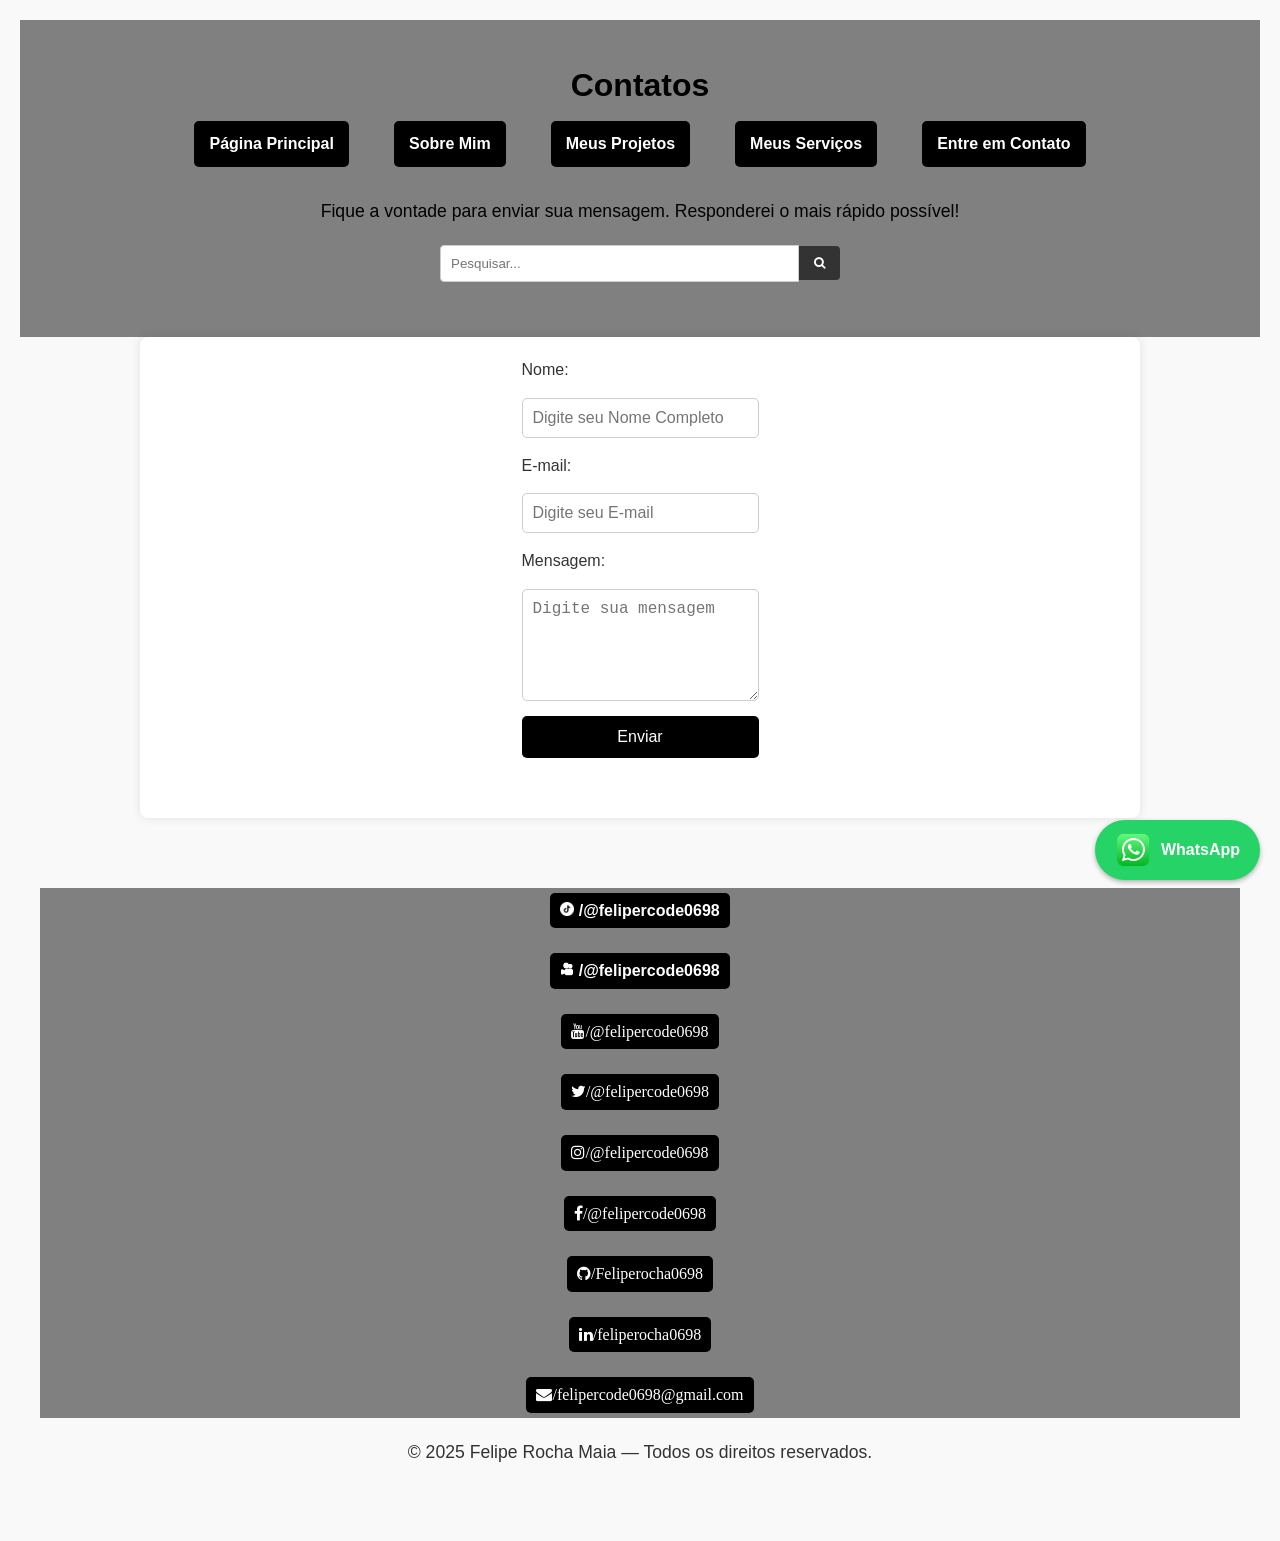
==== contato.html @ bf3f74cf "first commit" ====
<!DOCTYPE html>
<html lang="pt-br">
<head>
    <meta charset="UTF-8">
    <meta name="viewport" content="width=device-width, initial-scale=1.0">
    <meta http-equiv="X-UA-Compatible" content="ie=edge">
    <meta name="description" content="Olá, meu nome é Felipe Rocha Maia. Nesta página você pode entrar em contato comigo de diversas maneiras ou enviar uma mensagem diretamente pelo formulário.">
    <meta name="author" content="Felipe Rocha Maia">
    <link rel="stylesheet" href="assets/css/reset.css">
    <link rel="stylesheet" href="assets/css/style.css">
    <link rel="stylesheet" href="assets/css/media_queries.css">
    <link rel="stylesheet" href="https://cdnjs.cloudflare.com/ajax/libs/font-awesome/4.7.0/css/font-awesome.min.css">
    <link rel="stylesheet" href="https://cdn-uicons.flaticon.com/uicons-solid-rounded/css/uicons-solid-rounded.css">
    <title>Contatos</title>
</head>
<body>
<header class="header">
    <h1 class="titulo-principal">Contatos</h1>
  <nav aria-label="menu-navegação" class="menu-navegacao">
    <ul class="lista-navegacao">
      <li class="links-navegacao"><a class="botao-link" href="index.html">Página Principal</a></li>
      <li class="links-navegacao"><a class="botao-link" href="sobre-mim.html">Sobre Mim</a></li>
      <li class="links-navegacao"><a class="botao-link" href="portfolio.html">Meus Projetos</a></li>
      <li class="links-navegacao"><a class="botao-link" href="servicos.html">Meus Serviços</a></li>
      <li class="links-navegacao"><a class="botao-link" href="contato.html">Entre em Contato</a></li>
    </ul>
  </nav>
  <p class="paragrafo">Fique a vontade para enviar sua mensagem. Responderei o mais rápido possível!</p>
            <form class="barra-pesquisa">
            <input type="text" class="campo-pesquisa" placeholder="Pesquisar...">
            <button type="submit" aria-label="Pesquisar">
                <i class="fa fa-search"></i>
            </button>
            </form>
        <div class="resultados-pesquisa"></div>
</header>
<main class="conteudo-principal">
  <section class="formulario-contato">
    <form action="https://formsubmit.co/feliperocha0698@gmail.com" method="post" class="form-contato" aria-label="Formulário de contato">
      <label for="nome">Nome:</label>
      <input type="text" placeholder="Digite seu Nome Completo" id="nome" name="nome" required>

      <label for="email">E-mail:</label>
      <input type="email" placeholder="Digite seu E-mail" id="email" name="email" required>

      <label for="mensagem">Mensagem:</label>
      <textarea placeholder="Digite sua mensagem" id="Mensagem" name="mensagem"  rows="5" required></textarea>

      <button type="submit" class="botao-enviar">Enviar</button>
    </form>
  </section>
</main>
<footer class="rodape">
        <nav aria-label="Redes Sociais" class="links-rodape">
        <ul class="lista-rodape">
                <li class="links-redes-sociais">
                    <a href="https://www.tiktok.com/@felipercode0698" target="_blank" class="botao-link-rodape">
                        <img src="img/icons/tiktok.png" alt="TikTok" class="icone-tiktok" width="14">
                        /@felipercode0698
                    </a>
                </li>
                <li class="redes">
                    <a href="https://www.kwai.com/@felipercode0698" target="_blank" class="botao-link-rodape">
                    <img src="img/icons/kwai.png" alt="Kwai" class="icone-kwai" width="14">
                        /@felipercode0698
                    </a>
                </li>
                <li class="redes">
                    <a href="https://www.youtube.com/@felipercode0698" target="_blank" class="botao-link-rodape">
                        <i class="fa fa-youtube">/@felipercode0698</i>
                    </a>
                </li>
                <li class="redes">
                    <a href="https://x.com/@felipercode0698" target="_blank" class="botao-link-rodape">
                        <i class="fa fa-twitter">/@felipercode0698</i>
                    </a>
                </li>
                <li class="redes">
                    <a href="https://www.instagram.com/felipercode0698/" target="_blank" class="botao-link-rodape">
                        <i class="fa fa-instagram">/@felipercode0698</i>
                    </a>
                </li>
                <li class="redes">
                    <a href="https://www.facebook.com/felipercode0698" target="_blank" class="botao-link-rodape">
                        <i class="fa fa-facebook">/@felipercode0698</i>
                    </a>
                </li>
                <li class="redes">
                    <a href="https://github.com/Feliperocha0698" target="_blank" class="botao-link-rodape">
                        <i class="fa fa-github">/Feliperocha0698</i>
                    </a>
                </li>
                <li class="redes">
                    <a href="https://www.linkedin.com/in/feliperocha0698/" target="_blank" class="botao-link-rodape">
                        <i class="fa fa-linkedin">/feliperocha0698</i>
                    </a>
                </li>
                <li class="redes">
                    <a href="https://mail.google.com/mail/?view=cm&fs=1&to=felipercode0698@gmail.com" target="_blank" class="botao-link-rodape">
                        <i class="fa fa-envelope">/felipercode0698@gmail.com</i>
                    </a>
                </li>
            </ul>
        </nav>
        <a href="https://wa.me/5571996345224?text=Ol%C3%A1%20Felipe" class="whatsapp-fixo" target="_blank" aria-label="whatsapp" title="Fale comigo no WhatsApp">
            <img src="img/icons/whatsapp.png" alt="WhatsApp" class="icone-whatsapp">
            <span class="texto-whatsapp">WhatsApp</span>
        </a>
        <p class="paragrafo ativo">© 2025 Felipe Rocha Maia — Todos os direitos reservados.</p>
    </footer>
    <script src="./js/script.js"></script>
    <script src="./js/pesquisa.js"></script>
</body>
</html>
---- assets/css/style.css ----
/* CONFIG TIPOGRIA E CORES BASE */
body{
    font-family: 'Segoe UI', sans-serif;
    font-size: 16px;
    line-height: 1.6;
    color: #333;
    background-color: #f9f9f9;
    padding: 20px;
}

/* CONFIG CABEÇALHO */
.header{
    background: gray;
    text-align: center;
    padding: 40px 20px;
    color: black;
}

/* CONFIG TITULO PRINCIPAL */
.titulo-principal{
    font-size: 2.5rem;
    margin-bottom: 10px;
}

/* CONFIG BARRA DE PESQUISA */
.barra-pesquisa{
    display: flex;
    justify-content: center;
    align-items: center;
    max-width: 400px;
    margin: 15px auto;
    position: relative;
}

/* CONFIG CAMPO DE PESQUISA */
.campo-pesquisa{
    flex: 1;
    padding: 10px;
    border: 1px solid #ccc;
    border-radius: 4px 0 0 4px;
    outline: none;
}
.barra-pesquisa button{
    padding: 10px 15px;
    border: none;
    background-color: #333;
    color: white;
    border-radius: 0 4px 4px 0;
    cursor: pointer;
    font-size: 12px;
}
.barra-pesquisa button:hover{
    background-color: #555;
}

/* CONFIG PARAGRÁFO */
.paragrafo{
    font-size: 1.1rem;
    margin: 20px;
}

/* CONFIG MENU NAVEGAÇÃO */
.menu-navegacao{
    margin-bottom: 30px;
}

/* CONFIG LISTA MENU NAVEGAÇÃO */
.lista-navegacao{
    list-style: none;
    display: flex;
    justify-content: center;
    gap: 15px;
    flex-wrap: wrap;
    align-items: center;
}

/* CONFIG BOTÃO LINK */
.botao-link{
    display: block;
    text-align: center;
    text-decoration: none;
    color: white;
    font-weight: bold;
    background-color: black;
    padding: 10px 15px;
    border-radius: 5px;
    transition: background-color 0.3s ease;
}

/* CONFIG BOTÃO LINK HOVER */
.botao-link:hover{
    background-color: yellow;
    color: black;
}

/* CONFIG BOTÃO LINK RODAPE */
.botao-link-rodape{
    display: inline-block;
    text-align: center;
    background-color: black;
    text-decoration: none;
    color: white;
    font-weight: bold;
    padding: 5px 10px;
    border-radius: 5px;
    transition: background-color 0.3s ease;
}
/* CONFIG BOTÃO LINK RODAPE HOVER */
.botao-link-rodape:hover{
    background-color: yellow;
    color: black;
}
/* CONFIG ICONES TIKTOK/KWAI */
.icone-tiktok,
.icone-kwai {
  filter: brightness(0) invert(1);
  transition: filter 0.3s ease;
}

/* CONFIG ICONES TIKTOK/KWAI HOVER */
.botao-link-rodape:hover .icone-tiktok,
.botao-link-rodape:hover .icone-kwai {
  filter: none;
}
/* CONFIG FOOTER */
/* CONFIG CONTEUDO PRINCIPAL */
.conteudo-principal{
    max-width: 1000px;
    margin: 0 auto;
    padding: 20px;
    background-color: white;
    border-radius: 8px;
    box-shadow: 0 0 10px rgba(0, 0, 0, 0.1);
}

/* CONFIG SECOES DE PROJETOS, SERVIÇOS E CONTATO */
.projeto, .servico, .contato{
    margin-bottom: 40px;
}

.projetos{
    display: flex;
    flex-wrap: wrap;
    gap: 20px;
    justify-content: center;
    max-width: 1000px;
    margin: 40px auto;
    padding: 20px;
    background-color: white;
    border-radius: 8px;
    box-shadow: 0 0 10px rgba(0, 0, 0, 0.1);
}

/* CONFIG CARTÃO DE PROJETO */
.cartao{
    display: flex;
    flex-direction: column;
    justify-content: space-between;
    background-color: #fff;
    border-radius: 12px;
    box-shadow: 0 4px 8px rgba(0, 0, 0, 0.1);
    padding: 20px;
    max-width: 300px;
    cursor: pointer;
    flex: 1 1 280px;
    text-align: center;
    transition: transform 0.3s ease;
}

.cartao:hover{
    transform: translateY(-5px);
}

.cartao a{
    margin-top: auto;
}

/* CONFIG IMAGENS */
.imagens{
    display: flex;
    flex-direction: column;
    align-items: center;
    margin: 40px auto;
    max-width: 1000px;
    padding: 20px;
    background-color: white;
    border-radius: 8px;
    box-shadow: 0 0 10px rgba(0, 0, 0, 0.5);
}

.imagens img{
    max-width: 100%;
    height: auto;
    border-radius: 5px;
    display: block;
}

/* CONFIG IMAGENS LEGENDA */
.imagens figcaption{
    font-size: 0.9rem;
    color: #666;
    text-align: center;
}

.imagens img:hover{
    transform: scale(1.02);
    transition: transform 0.3s ease;
}

/* CONFIG MINHA FOTO */
.foto-container{
    display: flex;
    flex-direction: column;
    align-items: center;
    margin: 40px auto;
    padding: 20px;
    background-color: white;
    border-radius: 10px;
    box-shadow: 0 0 10px rgba(0, 0, 0, 0.5);
    max-width: 600px;
}

.foto-perfil{
    width: 200px;
    height: auto;
    border-radius: 50%;
    box-shadow: 0 4px 8px rgba(0, 0, 0, 0.1);
    display: block;
}

.foto-container figcaption{
    margin-top: 15px;
    font-size: 1rem;
    color: #666;
    text-align: center;
}

/* CONFIG SUBTITULOS */
.subtitulo{
    font-size: 1.8rem;
    margin-bottom: 10px;
    color: black;
    text-align: center;
}

/* CONFIG LISTA SERVIÇOS */
.lista-servicos{
    list-style: none;
    padding: 0;
    margin: 0;
    gap: 20px;
    display: flex;
    flex-direction: column;
    align-items: center;
    justify-content: center;
    text-align: center;
}
/* CONFIG LISTA SERVIÇOS LI */
.lista-servicos li{
    margin-bottom: 8px;
    font-size: 1rem;
    color: black;
}

/* CONFIG FORMULARIO DE CONTANTO */
.form-contato{
    display: flex;
    flex-direction: column;
    gap: 15px;
    max-width: 600px;
    margin: 0 auto;
}

/* CONFIG INPUT FORMULARIO CONTATO INPUT, FORM CONTATO, TEXTAREA */
.form-contato input, .form-contato textarea{
    padding: 10px;
    border: 1px solid #ccc;
    border-radius: 5px;
    font-size: 1rem;
    width: 100%;
}

/* CONFIG BOTAO FORMULARIO CONTATO */
.botao-enviar{
    background-color: black;
    color: white;
    padding: 12px 15px;
    border: none;
    border-radius: 5px;
    cursor: pointer;
    transition: background-color 0.3s ease;
    font-size: 1rem;
}

/* BOTAO ENVIAR HOVER */
.botao-enviar:hover{
    background-color: yellow;
    color: black;
}

/* CONFIG RODAPE */
.rodape{
    padding: 0% 20px;
    text-align: center;
    padding: 30px 20px;
    background-color: #f9f9f9;
    color: #333;
    margin-top: 40px;
    font-size: 1rem;
}

/* CONFIG LISTA RODAPE */
.lista-rodape{
    background: gray;
    list-style: none;
    display: flex;
    flex-direction: column;
    justify-content: center;
    gap: 15px;
    flex-wrap: wrap;
    align-items: center;
}

/* CONFIG LISTA RODAPE LI */
.lista-rodape li{
    display: inline;
    margin: 5px 0;
}

/* CONFIG WHATSAPP FIXO */
.whatsapp-fixo{
    position: fixed;
    bottom: 20px;
    right: 20px;
    background-color: #25D366;
    color: white;
    border-radius: 30px;
    height: 60px;
    padding: 0 20px;
    display: flex;
    justify-content: center;
    align-items: center;
    gap: 10px;
    box-shadow: 0 2px 5px rgba(0, 0, 0, 0.3);
    z-index: 1000;
    text-decoration: none;
    font-weight: bold;
    font-size: 16px;
    transition: background-color 0.3s ease;
}

.whatsapp-fixo:hover{
    background-color: green;
    text-decoration: none;
    color: white;
}

.icone-whatsapp{
    width: 36px;
    height: 36px;
}

/* CONFIG LISTA DE HABILIDADES */
.minhas-habilidades{
    max-width: 800px;
    margin: 0 auto;
    padding: 40px 20px;
    text-align: center;
}

.minhas-habilidades .subtitulo{
    font-size: 2rem;
    margin-bottom: 20px;
    color: black;
}

.lista-habilidades{
    list-style: none;
    padding-left: 0;
    margin: 0 auto;
    display: flex;
    gap: 12px;
    flex-direction: column;
    align-items: center;
}

.item-lista{
    background-color: #f0f0f0;
    padding: 12px 20px;
    border-radius: 6px;
    font-size: 1rem;
    width: 100%;
    max-width: 600px;
    box-shadow: 0 0 5px rgba(0, 0, 0, 0.05);
}
/* ANIMAÇÃO AO ROLAR */
.js-ativado .subtitulo,
.js-ativado .paragrafo,
.js-ativado .projeto,
.js-ativado .servico,
.js-ativado .contato,
.js-ativado .foto-container,
.js-ativado .item-lista,
.js-ativado .formulario-contato,
.js-ativado .novos-projetos {
  opacity: 0;
  transform: translateY(30px);
}

.js-ativado .ativo {
  opacity: 1;
  transform: translateY(0);
  transition: all 0.6s ease;
}
---- assets/css/media_queries.css ----
/* === TELAS MUITO PEQUENAS: ATÉ 480PX (CELULARES EM MODO RETRATO) === */
@media only screen and (max-width: 480px) {
  .header {
    padding: 10px;
  }

  .titulo-principal {
    font-size: 20px;
  }

  .menu-navegacao ul {
    display: flex;
    flex-direction: column;
    align-items: center;
    padding: 0;
    margin: 0;
  }
  .menu-navegacao li {
    margin: 5px 0;
    width: 50%;
    text-align: center;
  }
  .conteudo-principal {
    padding: 10px;
  }

  .destaque h2 {
    font-size: 18px;
  }

  .lista-servicos li {
    font-size: 14px;
  }

  .item-lista {
    font-size: 0.95rem;
    width: 100%;
  }

  .foto-perfil {
    width: 120px;
  }

  .imagens img {
    max-width: 100%;
    height: auto;
  }

  .whatsapp-fixo {
    position: fixed;
    bottom: 20px;
    left: 50%;
    transform: translateX(-50%);
    width: 50%;
    max-width: 300px;
    height: auto;
    padding: 10px;
    background-color: #25d366;
    border: none;
    text-align: center;
    z-index: 1000;
  }

  .whatsapp-fixo .icone-whatsapp {
    font-size: 32px;
    height: 30px;
    color: #25d366;

  }

  section {
    margin-bottom: 30px;
  }
}
.lista-rodape{
  flex-direction: column;
  justify-content: center;
  align-items: center;
  gap: 10px;
}

.lista-rodape li{
  display: block;
  margin: 5px 0;
}

/* === TELAS PEQUENAS: 481PX A 768PX (TABLETS EM MODO RETRATO E CELULARES EM MODO PAISAGEM) === */
@media only screen and (min-width: 481px) and (max-width: 768px) {
  .header {
    padding: 20px;
  }

  .titulo-principal {
    font-size: 24px;
  }

  .menu-navegacao ul {
    display: flex;
    flex-direction: column;
    align-items: center;
    padding: 0;
    margin: 0;
  }
  .menu-navegacao li {
    margin: 5px 0;
    width: 50%;
    text-align: center;
  }

  .botao-link{
    display: inline-block;
    padding: 12px 20px;
    font-size: 14px;
    width: 90%;
    max-width: 300px;
    margin: 5px auto;
    border-radius: 8px;
  }

  .conteudo-principal {
    padding: 15px;
  }

  .destaque h2 {
    font-size: 20px;
  }

  .lista-servicos li {
    font-size: 16px;
  }

  .item-lista {
    width: 100%;
  }

  .foto-perfil {
    width: 150px;
  }

  .imagens img {
    max-width: 100%;
    height: auto;
  }

  .whatsapp-fixo {
    bottom: 20px;
    right: 20px;
  }
}
.lista-rodape{
  flex-direction: column;
  justify-content: center;
  align-items: center;
  gap: 10px;
}

.lista-rodape li{
  display: block;
  margin: 5px 0;
}

/* === TELAS MÉDIAS: 769PX A 1024PX (TABLETS EM MODO PAISAGEM E NOTEBOOKS PEQUENOS) === */
@media only screen and (min-width: 769px) and (max-width: 1024px) {
  .header {
    padding: 30px;
  }

  .titulo-principal {
    font-size: 28px;
  }

  .menu-navegacao ul {
    flex-direction: row;
    justify-content: center;
  }

  .menu-navegacao li {
    margin: 0 15px;
  }

  .conteudo-principal {
    padding: 20px;
  }

  .destaque h2 {
    font-size: 22px;
  }

  .lista-servicos li {
    font-size: 18px;
  }

  .item-lista {
    max-width: 90%;
  }

  .imagens {
    max-width: 90%;
  }

  .imagens img {
    max-width: 100%;
    height: auto;
  }
}

/* === TELAS GRANDES: 1025PX EM DIANTE (NOTEBOOKS GRANDES E DESKTOPS) === */
@media only screen and (min-width: 1025px) {
  .header {
    padding: 40px;
  }

  .titulo-principal {
    font-size: 32px;
  }

  .menu-navegacao ul {
    flex-direction: row;
    justify-content: center;
  }

  .menu-navegacao li {
    margin: 0 15px;
  }

  .conteudo-principal {
    padding: 20px;
  }

  .destaque h2 {
    font-size: 24px;
  }

  .lista-servicos li {
    font-size: 20px;
  }

  .item-lista {
    max-width: 600px;
  }

  .imagens {
    max-width: 1000px;
  }

  .imagens img {
    max-width: 100%;
    height: auto;
  }
}

.lista-rodape{
  flex-direction: column;
  justify-content: center;
  align-items: center;
  gap: 15px;
}

.lista-rodape li{
  display: block;
  margin: 5px 0;
}
/* === PADRÃO PARA CONTEÚDO PRINCIPAL === */
.conteudo-principal {
  max-width: 1000px;
  margin: 0 auto;
  padding: 20px;
  display: flex;
  flex-wrap: wrap;
  align-items: center;
  justify-content: center;
}

/* === SEÇÕES === */
section {
  margin-bottom: 40px;
}

/* === WHATSAPP FIXO === */
.whatsapp-fixo {
  position: fixed;
  bottom: 20px;
  right: 20px;
  z-index: 1000;
}

/* === FORMULÁRIO === */
.botao-enviar {
  width: 100%;
  max-width: 300px;
  margin: 0 auto;
  display: block;
}
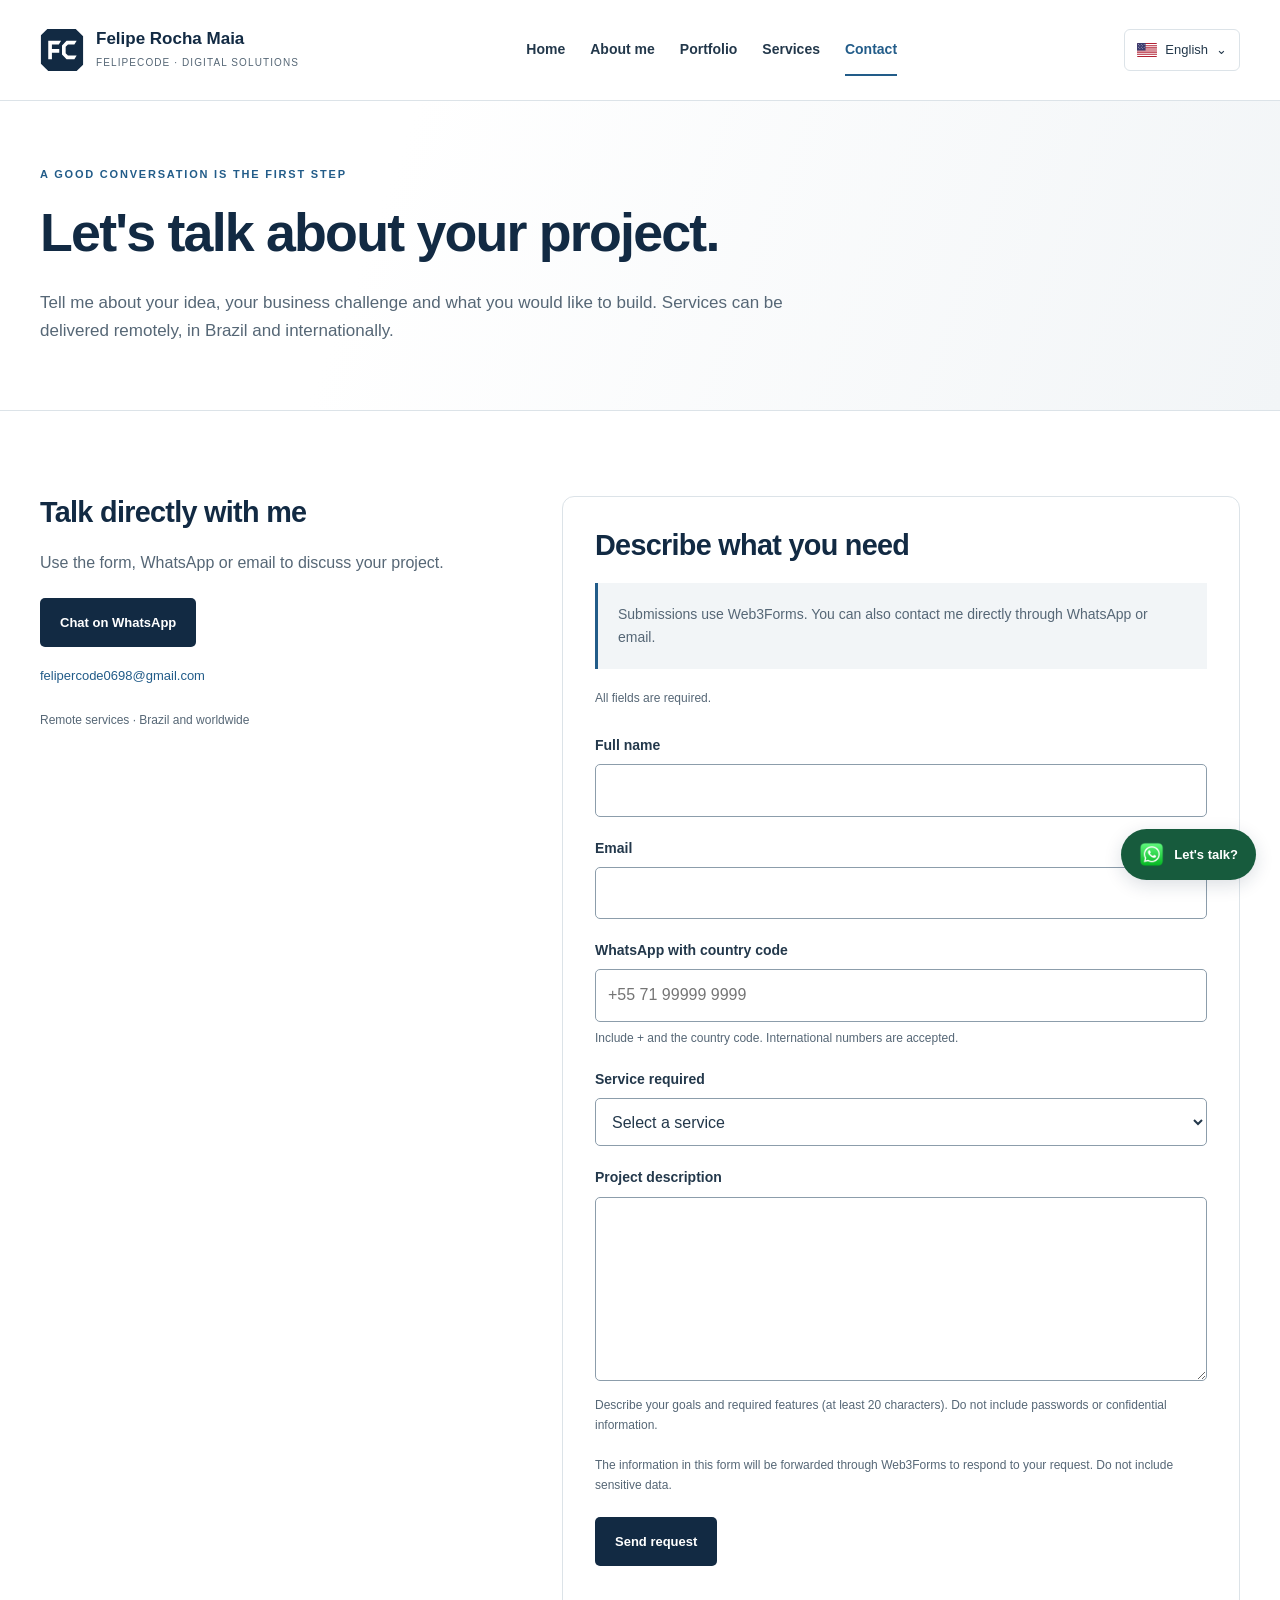
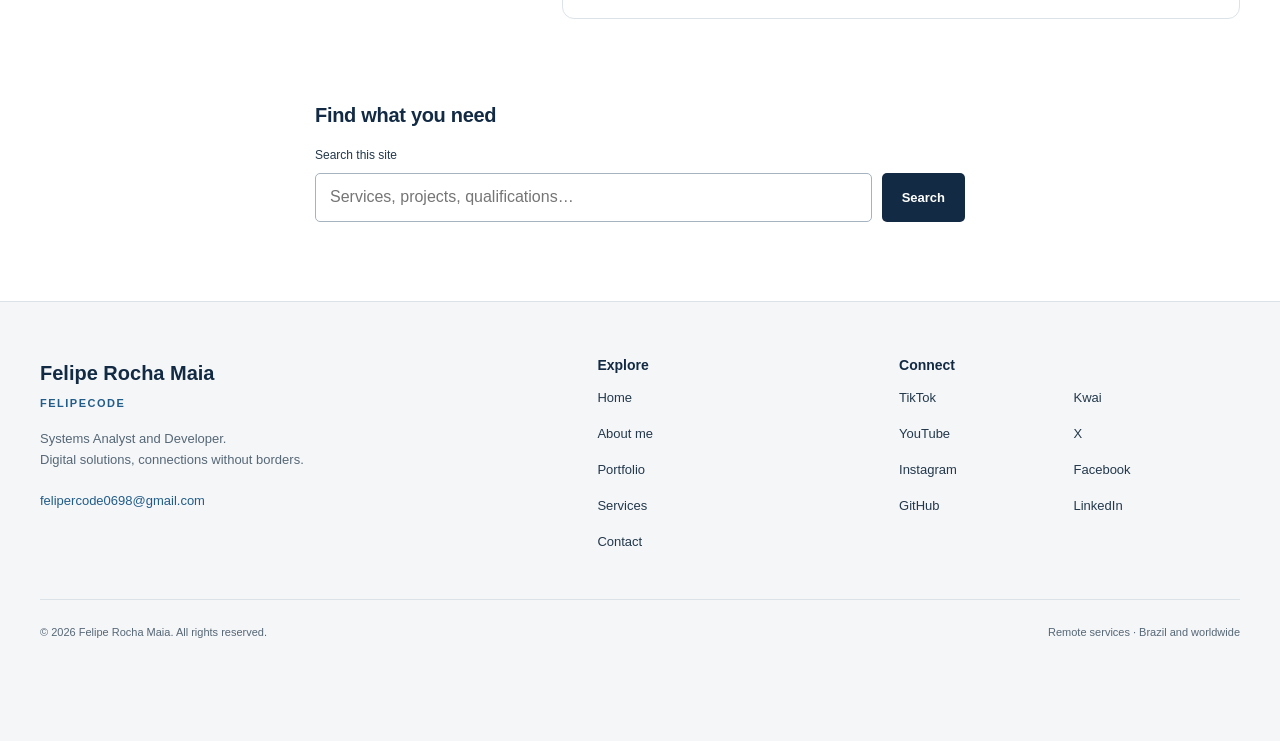
==== commit 9045b7be: "Atualização FelipeCode - Novo logotipo FC, site multilíngue e Web3Forms" ====
--- a/contato.html
+++ b/contato.html
@@ -1,114 +1,152 @@
 <!DOCTYPE html>
-<html lang="pt-br">
+<html lang="pt-BR">
 <head>
-    <meta charset="UTF-8">
-    <meta name="viewport" content="width=device-width, initial-scale=1.0">
-    <meta http-equiv="X-UA-Compatible" content="ie=edge">
-    <meta name="description" content="Olá, meu nome é Felipe Rocha Maia. Nesta página você pode entrar em contato comigo de diversas maneiras ou enviar uma mensagem diretamente pelo formulário.">
-    <meta name="author" content="Felipe Rocha Maia">
-    <link rel="stylesheet" href="assets/css/reset.css">
-    <link rel="stylesheet" href="assets/css/style.css">
-    <link rel="stylesheet" href="assets/css/media_queries.css">
-    <link rel="stylesheet" href="https://cdnjs.cloudflare.com/ajax/libs/font-awesome/4.7.0/css/font-awesome.min.css">
-    <link rel="stylesheet" href="https://cdn-uicons.flaticon.com/uicons-solid-rounded/css/uicons-solid-rounded.css">
-    <title>Contatos</title>
+<meta charset="UTF-8">
+<meta name="viewport" content="width=device-width, initial-scale=1">
+<title>Contato | Felipe Rocha Maia — FelipeCode</title>
+<meta name="description" content="Converse com Felipe Rocha Maia sobre seu projeto. Atendimento remoto, contato por WhatsApp e e-mail e formulário de orçamento em preparação.">
+<meta name="author" content="Felipe Rocha Maia">
+<meta name="theme-color" content="#122a43">
+<link rel="icon" type="image/svg+xml" href="assets/icons/felipe-code.svg">
+<link rel="canonical" href="https://felipercode0698.com/contato.html">
+<link rel="alternate" hreflang="pt-BR" href="https://felipercode0698.com/contato.html">
+<link rel="alternate" hreflang="en" href="https://felipercode0698.com/en/contact.html">
+<link rel="alternate" hreflang="es" href="https://felipercode0698.com/es/contacto.html">
+<link rel="alternate" hreflang="x-default" href="https://felipercode0698.com/contato.html">
+<meta property="og:type" content="website">
+<meta property="og:locale" content="pt_BR">
+<meta property="og:title" content="Contato | Felipe Rocha Maia — FelipeCode">
+<meta property="og:description" content="Converse com Felipe Rocha Maia sobre seu projeto. Atendimento remoto, contato por WhatsApp e e-mail e formulário de orçamento em preparação.">
+<meta property="og:url" content="https://felipercode0698.com/contato.html">
+<meta property="og:image" content="https://felipercode0698.com/img/minha-foto.png">
+<meta property="og:image:alt" content="Felipe Rocha Maia">
+<meta name="twitter:card" content="summary">
+<link rel="stylesheet" href="assets/css/home.css?v=fc">
+<link rel="stylesheet" href="assets/css/site.css?v=fc">
+<script type="application/ld+json">{"@context": "https://schema.org", "@graph": [{"@type": "Person", "@id": "https://felipercode0698.com/#felipe", "name": "Felipe Rocha Maia", "url": "https://felipercode0698.com/", "image": "https://felipercode0698.com/img/minha-foto.png", "jobTitle": "Analista e Desenvolvedor de Sistemas", "sameAs": ["https://www.tiktok.com/@felipercode0698", "https://www.kwai.com/@felipercode0698", "https://www.youtube.com/@felipercode0698", "https://x.com/@felipercode0698", "https://www.instagram.com/felipercode0698/", "https://www.facebook.com/felipercode0698", "https://github.com/Feliperocha0698", "https://www.linkedin.com/in/feliperocha0698/"]}, {"@type": "WebSite", "@id": "https://felipercode0698.com/#website", "url": "https://felipercode0698.com/", "name": "Felipe Rocha Maia — FelipeCode", "inLanguage": ["pt-BR", "en", "es"], "publisher": {"@id": "https://felipercode0698.com/#felipe"}}, {"@type": "WebPage", "@id": "https://felipercode0698.com/contato.html#page", "url": "https://felipercode0698.com/contato.html", "name": "Contato | Felipe Rocha Maia", "description": "Converse com Felipe Rocha Maia sobre seu projeto. Atendimento remoto, contato por WhatsApp e e-mail e formulário de orçamento em preparação.", "inLanguage": "pt-BR", "isPartOf": {"@id": "https://felipercode0698.com/#website"}, "about": {"@id": "https://felipercode0698.com/#felipe"}}]}</script>
+<script id="site-data" type="application/json">{"lang": "pt-BR", "page": 4, "routes": {"pt-BR": "contato.html", "en": "en/contact.html", "es": "es/contacto.html"}, "ui": {"skip": "Ir para o conteúdo", "mainNav": "Navegação principal", "footerNav": "Navegação do rodapé", "language": "Escolher idioma", "quote": "Solicitar orçamento", "portfolio": "Conheça meu portfólio", "whatsapp": "Conversar pelo WhatsApp", "remote": "Atendimento remoto · Brasil e exterior", "newTab": " (abre em nova aba)", "explore": "Explore", "connect": "Conecte-se", "rights": "Todos os direitos reservados.", "footerText": "Soluções digitais, conexões sem fronteiras.", "floating": "Vamos conversar?", "searchHeading": "Encontre o que procura", "searchLabel": "Buscar no site", "searchPlaceholder": "Serviços, projetos, formação…", "searchButton": "Pesquisar", "searchEmpty": "Digite um termo para pesquisar.", "searchNone": "Nenhum resultado. Tente serviços, projetos, formação ou contato.", "searchFound": "Páginas encontradas:", "all": "Todos", "code": "Ver projeto no GitHub", "projectType": "Projeto de portfólio", "technologies": "Tecnologias", "noProjects": "Ainda não há projetos publicados nesta categoria.", "filters": "Filtrar projetos por categoria", "filterCount": "Projetos exibidos:", "moreAbout": "Conheça minha trajetória", "allServices": "Conheça todos os serviços", "allProjects": "Explorar portfólio", "learnAbout": "Mais sobre mim", "next": "O próximo passo", "ctaTitle": "O próximo passo do seu negócio pode começar aqui.", "ctaText": "Conte o que você precisa. Vamos avaliar juntos a melhor solução.", "ctaEyebrow": "Vamos conversar sobre o seu projeto?"}, "contact": {"eyebrow": "Uma boa conversa é o primeiro passo", "title": "Vamos falar sobre o seu projeto?", "intro": "Conte sua ideia, o desafio do seu negócio e o que você gostaria de construir. O atendimento pode ser realizado remotamente, no Brasil e no exterior.", "directTitle": "Fale diretamente comigo", "directText": "Enquanto o formulário aguarda configuração, utilize o WhatsApp ou o e-mail para solicitar um orçamento.", "formTitle": "Descreva o que você precisa", "inactive": "Envio ainda não disponível. O formulário aguarda configuração e teste do Web3Forms. Nenhum dado será enviado por ele nesta versão.", "required": "Todos os campos são obrigatórios.", "name": "Nome completo", "email": "E-mail", "phone": "WhatsApp com código do país", "phoneHelp": "Inclua + e o código do país. São aceitos números internacionais.", "service": "Serviço desejado", "choose": "Selecione um serviço", "options": ["Desenvolvimento de sites", "Desenvolvimento de sistemas", "Desenvolvimento de aplicativos", "Manutenção de sites", "Gestão de Google Ads", "Outro serviço"], "description": "Descrição do projeto", "descriptionHelp": "Descreva o objetivo e as funcionalidades desejadas (mínimo de 20 caracteres). Não inclua senhas ou informações confidenciais.", "privacy": "Quando o envio for ativado, os dados informados serão encaminhados pelo Web3Forms para responder à sua solicitação. Nesta versão, não são enviados nem armazenados pelo site.", "submit": "Validar solicitação (envio indisponível)", "send": "Enviar solicitação", "sending": "Enviando…", "validInactive": "Os campos foram validados. Nenhum dado foi enviado: o Web3Forms ainda não está configurado. Entre em contato pelo WhatsApp ou e-mail.", "invalid": "Revise os campos indicados antes de continuar.", "nameError": "Informe seu nome completo.", "emailError": "Informe um endereço de e-mail válido.", "phoneError": "Informe um número internacional com + e de 7 a 15 dígitos.", "serviceError": "Selecione o serviço desejado.", "descriptionError": "Descreva o projeto com pelo menos 20 caracteres.", "success": "O Web3Forms aceitou sua solicitação. Obrigado pelo contato.", "failure": "Não foi possível confirmar o envio. Tente novamente mais tarde ou utilize o WhatsApp ou e-mail.", "spam": "Não foi possível enviar esta solicitação. Utilize um dos canais de contato.", "nojs": "Ative o JavaScript para validar o formulário. Você também pode entrar em contato por WhatsApp ou e-mail.", "ready": "O envio utiliza Web3Forms. Você também pode entrar em contato diretamente por WhatsApp ou e-mail.", "privacyActive": "Os dados deste formulário serão encaminhados pelo Web3Forms para responder à sua solicitação. Não inclua dados sensíveis.", "directActive": "Utilize o formulário, o WhatsApp ou o e-mail para conversar sobre o seu projeto.", "honeypot": "Deixe este campo vazio"}, "search": [{"title": "Início", "url": "index.html", "terms": "Início Sites, sistemas e aplicativos personalizados com Felipe Rocha Maia. Atendimento remoto no Brasil e no exterior. Conheça os projetos e solicite um orçamento."}, {"title": "Sobre mim", "url": "sobre-mim.html", "terms": "Sobre mim Conheça Felipe Rocha Maia, sua trajetória, formação em Análise e Desenvolvimento de Sistemas e pós-graduação em Segurança da Informação. Análise e Desenvolvimento de Sistemas Segurança da Informação"}, {"title": "Portfólio", "url": "portfolio.html", "terms": "Portfólio Explore os projetos de portfólio de Felipe Rocha Maia: formulário de cadastro, lista de tarefas e relógio digital, com links para o código no GitHub. Formulário de cadastro Interface de cadastro de desenvolvedores com campos para informações pessoais e habilidades técnicas. Lista de tarefas Projeto para organização de atividades, apresentado com sua interface e código no GitHub. Relógio digital Uma interface para apresentação da hora em formato digital."}, {"title": "Serviços", "url": "servicos.html", "terms": "Serviços Sites, sistemas, aplicativos, manutenção de sites e gestão de Google Ads. Soluções personalizadas com Felipe Rocha Maia e orçamento conforme o projeto. Sites profissionais Sistemas personalizados Aplicativos Manutenção de sites Gestão de Google Ads"}, {"title": "Contato", "url": "contato.html", "terms": "Contato Converse com Felipe Rocha Maia sobre seu projeto. Atendimento remoto, contato por WhatsApp e e-mail e formulário de orçamento em preparação."}]}</script>
+<script src="js/home.js" defer></script>
+<script src="js/contact-config.js" defer></script><script src="js/contact.js" defer></script>
 </head>
 <body>
-<header class="header">
-    <h1 class="titulo-principal">Contatos</h1>
-  <nav aria-label="menu-navegação" class="menu-navegacao">
-    <ul class="lista-navegacao">
-      <li class="links-navegacao"><a class="botao-link" href="index.html">Página Principal</a></li>
-      <li class="links-navegacao"><a class="botao-link" href="sobre-mim.html">Sobre Mim</a></li>
-      <li class="links-navegacao"><a class="botao-link" href="portfolio.html">Meus Projetos</a></li>
-      <li class="links-navegacao"><a class="botao-link" href="servicos.html">Meus Serviços</a></li>
-      <li class="links-navegacao"><a class="botao-link" href="contato.html">Entre em Contato</a></li>
-    </ul>
-  </nav>
-  <p class="paragrafo">Fique a vontade para enviar sua mensagem. Responderei o mais rápido possível!</p>
-            <form class="barra-pesquisa">
-            <input type="text" class="campo-pesquisa" placeholder="Pesquisar...">
-            <button type="submit" aria-label="Pesquisar">
-                <i class="fa fa-search"></i>
-            </button>
-            </form>
-        <div class="resultados-pesquisa"></div>
+<a class="skip-link" href="#conteudo">Ir para o conteúdo</a>
+
+<header class="site-header">
+<div class="container header-inner"><a class="brand" href="index.html" aria-label="Felipe Rocha Maia — Início"><img class="brand-mark" src="assets/icons/felipe-code.svg" alt="" width="44" height="48"><span><strong>Felipe Rocha Maia</strong><span class="brand-sub">FelipeCode · Soluções digitais</span></span></a>
+<nav class="primary-nav" aria-label="Navegação principal"><a href="index.html">Início</a><a href="sobre-mim.html">Sobre mim</a><a href="portfolio.html">Portfólio</a><a href="servicos.html">Serviços</a><a href="contato.html" aria-current="page">Contato</a>
+</nav>
+<details class="language-picker">
+<summary aria-label="Escolher idioma"><img class="language-flag" src="assets/icons/br.svg" width="20" height="14" alt="" aria-hidden="true"> Português <span aria-hidden="true">⌄</span>
+</summary>
+<nav class="language-panel" aria-label="Escolher idioma"><a href="contato.html?lang=pt-BR" data-language="pt-BR" lang="pt-BR" hreflang="pt-BR" aria-current="true"><img class="language-flag" src="assets/icons/br.svg" width="20" height="14" alt="" aria-hidden="true"> Português</a><a href="en/contact.html?lang=en" data-language="en" lang="en" hreflang="en"><img class="language-flag" src="assets/icons/us.svg" width="20" height="14" alt="" aria-hidden="true"> English</a><a href="es/contacto.html?lang=es" data-language="es" lang="es" hreflang="es"><img class="language-flag" src="assets/icons/es.svg" width="20" height="14" alt="" aria-hidden="true"> Español</a>
+</nav>
+</details>
+</div>
 </header>
-<main class="conteudo-principal">
-  <section class="formulario-contato">
-    <form action="https://formsubmit.co/feliperocha0698@gmail.com" method="post" class="form-contato" aria-label="Formulário de contato">
-      <label for="nome">Nome:</label>
-      <input type="text" placeholder="Digite seu Nome Completo" id="nome" name="nome" required>
 
-      <label for="email">E-mail:</label>
-      <input type="email" placeholder="Digite seu E-mail" id="email" name="email" required>
+<main id="conteudo" tabindex="-1">
+<section class="page-hero">
+<div class="container">
+<p class="eyebrow">Uma boa conversa é o primeiro passo
+</p>
+<h1>Vamos falar sobre o seu projeto?
+</h1>
+<p class="page-intro">Conte sua ideia, o desafio do seu negócio e o que você gostaria de construir. O atendimento pode ser realizado remotamente, no Brasil e no exterior.
+</p>
+</div>
+</section>
+<section class="section container contact-grid"><aside class="contact-sidebar">
+<h2>Fale diretamente comigo
+</h2>
+<p>Enquanto o formulário aguarda configuração, utilize o WhatsApp ou o e-mail para solicitar um orçamento.
+</p><a class="button primary" href="https://wa.me/5571996345224?text=Ol%C3%A1%20Felipe" target="_blank" rel="noopener noreferrer">Conversar pelo WhatsApp<span class="sr-only"> (abre em nova aba)</span></a><a class="email-link" href="https://mail.google.com/mail/?view=cm&amp;fs=1&amp;to=felipercode0698@gmail.com" target="_blank" rel="noopener noreferrer">felipercode0698@gmail.com<span class="sr-only"> (abre em nova aba)</span></a>
+<p class="remote-note">Atendimento remoto · Brasil e exterior
+</p></aside>
+<div class="contact-form-panel">
+<h2>Descreva o que você precisa
+</h2>
+<p class="notice" id="integration-notice">Envio ainda não disponível. O formulário aguarda configuração e teste do Web3Forms. Nenhum dado será enviado por ele nesta versão.
+</p>
+<p class="small-note">Todos os campos são obrigatórios.
+</p>
+<form id="contact-form" method="post" action="contato.html" novalidate>
+<fieldset disabled>
+<legend class="sr-only">Descreva o que você precisa
+</legend>
+<div class="form-field"><label for="name">Nome completo</label><input id="name" name="name" type="text" autocomplete="name" minlength="2" maxlength="120" required aria-describedby="name-error">
+<p class="field-error" id="name-error">
+</p>
+</div>
+<div class="form-field"><label for="email">E-mail</label><input id="email" name="email" type="email" autocomplete="email" maxlength="254" required aria-describedby="email-error">
+<p class="field-error" id="email-error">
+</p>
+</div>
+<div class="form-field"><label for="phone">WhatsApp com código do país</label><input id="phone" name="phone" type="tel" autocomplete="tel" inputmode="tel" maxlength="30" placeholder="+55 71 99999 9999" required aria-describedby="phone-help phone-error">
+<p class="field-help" id="phone-help">Inclua + e o código do país. São aceitos números internacionais.
+</p>
+<p class="field-error" id="phone-error">
+</p>
+</div>
+<div class="form-field"><label for="service">Serviço desejado</label><select id="service" name="service" required aria-describedby="service-error"><option value="">Selecione um serviço</option><option value="0">Desenvolvimento de sites</option><option value="1">Desenvolvimento de sistemas</option><option value="2">Desenvolvimento de aplicativos</option><option value="3">Manutenção de sites</option><option value="4">Gestão de Google Ads</option><option value="5">Outro serviço</option></select>
+<p class="field-error" id="service-error">
+</p>
+</div>
+<div class="form-field"><label for="description">Descrição do projeto</label><textarea id="description" name="message" rows="6" minlength="20" maxlength="5000" required aria-describedby="description-help description-error"></textarea>
+<p class="field-help" id="description-help">Descreva o objetivo e as funcionalidades desejadas (mínimo de 20 caracteres). Não inclua senhas ou informações confidenciais.
+</p>
+<p class="field-error" id="description-error">
+</p>
+</div>
+<div class="spam-trap" aria-hidden="true"><label for="botcheck">Deixe este campo vazio</label><input id="botcheck" type="checkbox" name="botcheck" tabindex="-1" autocomplete="off">
+</div>
+<p class="privacy-note" id="form-privacy">Quando o envio for ativado, os dados informados serão encaminhados pelo Web3Forms para responder à sua solicitação. Nesta versão, não são enviados nem armazenados pelo site.
+</p><button class="button primary" id="contact-submit" type="submit" aria-describedby="integration-notice">Validar solicitação (envio indisponível)</button>
+</fieldset>
+<p id="form-status" role="status" aria-live="polite" tabindex="-1">
+</p>
+</form><noscript>
+<p class="notice">Ative o JavaScript para validar o formulário. Você também pode entrar em contato por WhatsApp ou e-mail.
+</p></noscript>
+</div>
+</section>
+<section class="container search-section" aria-labelledby="busca-titulo">
+<h2 id="busca-titulo">Encontre o que procura
+</h2>
+<form id="site-search" role="search"><label for="search-input">Buscar no site</label>
+<div class="search-row"><input id="search-input" name="q" type="search" placeholder="Serviços, projetos, formação…" maxlength="120" required><button class="button primary" type="submit">Pesquisar</button>
+</div>
+</form>
+<p id="search-status" role="status">
+</p>
+<ul id="search-results">
+</ul>
+</section>
+</main>
 
-      <label for="mensagem">Mensagem:</label>
-      <textarea placeholder="Digite sua mensagem" id="Mensagem" name="mensagem"  rows="5" required></textarea>
-
-      <button type="submit" class="botao-enviar">Enviar</button>
-    </form>
-  </section>
-</main>
-<footer class="rodape">
-        <nav aria-label="Redes Sociais" class="links-rodape">
-        <ul class="lista-rodape">
-                <li class="links-redes-sociais">
-                    <a href="https://www.tiktok.com/@felipercode0698" target="_blank" class="botao-link-rodape">
-                        <img src="img/icons/tiktok.png" alt="TikTok" class="icone-tiktok" width="14">
-                        /@felipercode0698
-                    </a>
-                </li>
-                <li class="redes">
-                    <a href="https://www.kwai.com/@felipercode0698" target="_blank" class="botao-link-rodape">
-                    <img src="img/icons/kwai.png" alt="Kwai" class="icone-kwai" width="14">
-                        /@felipercode0698
-                    </a>
-                </li>
-                <li class="redes">
-                    <a href="https://www.youtube.com/@felipercode0698" target="_blank" class="botao-link-rodape">
-                        <i class="fa fa-youtube">/@felipercode0698</i>
-                    </a>
-                </li>
-                <li class="redes">
-                    <a href="https://x.com/@felipercode0698" target="_blank" class="botao-link-rodape">
-                        <i class="fa fa-twitter">/@felipercode0698</i>
-                    </a>
-                </li>
-                <li class="redes">
-                    <a href="https://www.instagram.com/felipercode0698/" target="_blank" class="botao-link-rodape">
-                        <i class="fa fa-instagram">/@felipercode0698</i>
-                    </a>
-                </li>
-                <li class="redes">
-                    <a href="https://www.facebook.com/felipercode0698" target="_blank" class="botao-link-rodape">
-                        <i class="fa fa-facebook">/@felipercode0698</i>
-                    </a>
-                </li>
-                <li class="redes">
-                    <a href="https://github.com/Feliperocha0698" target="_blank" class="botao-link-rodape">
-                        <i class="fa fa-github">/Feliperocha0698</i>
-                    </a>
-                </li>
-                <li class="redes">
-                    <a href="https://www.linkedin.com/in/feliperocha0698/" target="_blank" class="botao-link-rodape">
-                        <i class="fa fa-linkedin">/feliperocha0698</i>
-                    </a>
-                </li>
-                <li class="redes">
-                    <a href="https://mail.google.com/mail/?view=cm&fs=1&to=felipercode0698@gmail.com" target="_blank" class="botao-link-rodape">
-                        <i class="fa fa-envelope">/felipercode0698@gmail.com</i>
-                    </a>
-                </li>
-            </ul>
-        </nav>
-        <a href="https://wa.me/5571996345224?text=Ol%C3%A1%20Felipe" class="whatsapp-fixo" target="_blank" aria-label="whatsapp" title="Fale comigo no WhatsApp">
-            <img src="img/icons/whatsapp.png" alt="WhatsApp" class="icone-whatsapp">
-            <span class="texto-whatsapp">WhatsApp</span>
-        </a>
-        <p class="paragrafo ativo">© 2025 Felipe Rocha Maia — Todos os direitos reservados.</p>
-    </footer>
-    <script src="./js/script.js"></script>
-    <script src="./js/pesquisa.js"></script>
+<footer class="site-footer">
+<div class="container">
+<div class="footer-top">
+<div><a class="footer-brand" href="index.html">Felipe Rocha Maia<span>FelipeCode</span></a>
+<p>Analista e Desenvolvedor de Sistemas.<br>Soluções digitais, conexões sem fronteiras.
+</p><a class="email-link" href="https://mail.google.com/mail/?view=cm&amp;fs=1&amp;to=felipercode0698@gmail.com" target="_blank" rel="noopener noreferrer">felipercode0698@gmail.com<span class="sr-only"> (abre em nova aba)</span></a>
+</div>
+<nav aria-label="Navegação do rodapé">
+<h2>Explore
+</h2><a href="index.html">Início</a><a href="sobre-mim.html">Sobre mim</a><a href="portfolio.html">Portfólio</a><a href="servicos.html">Serviços</a><a href="contato.html" aria-current="page">Contato</a>
+</nav>
+<nav class="social-links" aria-label="Conecte-se">
+<h2>Conecte-se
+</h2><a class="" href="https://www.tiktok.com/@felipercode0698" target="_blank" rel="noopener noreferrer">TikTok<span class="sr-only"> (abre em nova aba)</span></a><a class="" href="https://www.kwai.com/@felipercode0698" target="_blank" rel="noopener noreferrer">Kwai<span class="sr-only"> (abre em nova aba)</span></a><a class="" href="https://www.youtube.com/@felipercode0698" target="_blank" rel="noopener noreferrer">YouTube<span class="sr-only"> (abre em nova aba)</span></a><a class="" href="https://x.com/@felipercode0698" target="_blank" rel="noopener noreferrer">X<span class="sr-only"> (abre em nova aba)</span></a><a class="" href="https://www.instagram.com/felipercode0698/" target="_blank" rel="noopener noreferrer">Instagram<span class="sr-only"> (abre em nova aba)</span></a><a class="" href="https://www.facebook.com/felipercode0698" target="_blank" rel="noopener noreferrer">Facebook<span class="sr-only"> (abre em nova aba)</span></a><a class="" href="https://github.com/Feliperocha0698" target="_blank" rel="noopener noreferrer">GitHub<span class="sr-only"> (abre em nova aba)</span></a><a class="" href="https://www.linkedin.com/in/feliperocha0698/" target="_blank" rel="noopener noreferrer">LinkedIn<span class="sr-only"> (abre em nova aba)</span></a>
+</nav>
+</div>
+<div class="footer-bottom">
+<p>© <span id="current-year">2026</span> Felipe Rocha Maia. Todos os direitos reservados.
+</p>
+<p>Atendimento remoto · Brasil e exterior
+</p>
+</div>
+</div>
+</footer>
+<a class="floating-whatsapp" href="https://wa.me/5571996345224?text=Ol%C3%A1%20Felipe" target="_blank" rel="noopener noreferrer" aria-label="Conversar pelo WhatsApp (abre em nova aba)"><img src="img/icons/whatsapp.png" width="25" height="25" alt=""><span>Vamos conversar?</span></a>
 </body>
-</html>+</html>
--- a/assets/css/home.css
+++ b/assets/css/home.css
@@ -0,0 +1,991 @@
+/* Base visual aprovada na home, agora compartilhada entre todas as páginas. */
+:root {
+  --navy:#122a43;
+  --blue:#225c89;
+  --ink:#23384b;
+  --muted:#566776;
+  --line:#dce3e8;
+  --pale:#f2f5f7;
+  --white:#fff;
+  --radius:12px;
+}
+* {
+  box-sizing:border-box;
+}
+body {
+  margin:0;
+  color:var(--ink);
+  background:#fff;
+  font:16px/1.65 'Segoe UI',Arial,sans-serif;
+}
+h1,h2,h3,p {
+  margin:0;
+}
+a {
+  color:inherit;
+  text-decoration:none;
+}
+button,input {
+  font:inherit;
+}
+button,summary {
+  cursor:pointer;
+}
+img {
+  display:block;
+  max-width:100%;
+}
+h1,h2,h3 {
+  color:var(--navy);
+  line-height:1.18;
+}
+h2 {
+  font-size:clamp(1.9rem,3.1vw,2.7rem);
+  font-weight:650;
+  letter-spacing:-1.3px;
+}
+h3 {
+  font-size:1.2rem;
+  font-weight:650;
+}
+p {
+  color:var(--muted);
+}
+a,button,summary,input {
+  -webkit-tap-highlight-color:transparent;
+}
+a:hover {
+  text-decoration:underline;
+  text-underline-offset:5px;
+}
+:focus-visible {
+  outline:3px solid #a5600d;
+  outline-offset:5px;
+}
+.container {
+  width:min(1200px,calc(100% - 80px));
+  margin-inline:auto;
+}
+.sr-only {
+  position:absolute;
+  width:1px;
+  height:1px;
+  padding:0;
+  margin:-1px;
+  overflow:hidden;
+  clip:rect(0,0,0,0);
+  white-space:nowrap;
+  border:0;
+}
+.skip-link {
+  position:fixed;
+  left:20px;
+  top:10px;
+  background:var(--navy);
+  color:white;
+  padding:12px;
+  z-index:100;
+  transform:translateY(-160%);
+}
+.skip-link:focus {
+  transform:none;
+}
+.site-header {
+  border-bottom:1px solid var(--line);
+  background:white;
+  position:relative;
+  z-index:10;
+}
+.header-inner {
+  min-height:100px;
+  display:flex;
+  align-items:center;
+  justify-content:space-between;
+  gap:24px;
+}
+.brand {
+  display:flex;
+  gap:12px;
+  align-items:center;
+  flex-shrink:0;
+}
+.brand:hover {
+  text-decoration:none;
+}
+.brand-mark {
+  width:44px;
+  height:48px;
+  flex-shrink:0;
+  object-fit:contain;
+}
+.brand strong {
+  display:block;
+  font-size:17px;
+  line-height:1.3;
+  color:var(--navy);
+}
+.brand-sub {
+  display:block;
+  font-size:10px;
+  letter-spacing:1.1px;
+  text-transform:uppercase;
+  margin-top:5px;
+  color:var(--muted);
+}
+.primary-nav {
+  display:flex;
+  gap:25px;
+  font-size:14px;
+  font-weight:600;
+  align-items:center;
+}
+.primary-nav a {
+  padding:12px 0;
+}
+.primary-nav a[aria-current] {
+  color:var(--blue);
+  box-shadow:0 2px var(--blue);
+}
+.language-picker {
+  position:relative;
+  font-size:13px;
+  flex-shrink:0;
+}
+.language-picker summary {
+  display:flex;
+  gap:8px;
+  align-items:center;
+  list-style:none;
+  border:1px solid var(--line);
+  border-radius:6px;
+  padding:9px 12px;
+}
+.language-picker summary::-webkit-details-marker {
+  display:none;
+}
+.language-panel {
+  position:absolute;
+  right:0;
+  top:calc(100% + 12px);
+  width:265px;
+  padding:20px;
+  background:white;
+  border:1px solid var(--line);
+  box-shadow:0 12px 32px #122a4314;
+  border-radius:8px;
+}
+.language-panel>span {
+  display:flex;
+  gap:8px;
+  padding:12px 0;
+  border-bottom:1px solid var(--line);
+  color:var(--muted);
+}
+.language-panel small {
+  margin-left:auto;
+}
+.language-note {
+  font-size:12px;
+  margin-top:12px;
+}
+.hero {
+  background:linear-gradient(110deg,#fff 47%,#f1f5f7 47%);
+  padding:70px 0 62px;
+}
+.hero-grid {
+  display:grid;
+  grid-template-columns:1.15fr 1fr;
+  gap:70px;
+  align-items:center;
+}
+.eyebrow {
+  color:var(--blue);
+  font-size:11px;
+  line-height:1.6;
+  font-weight:700;
+  letter-spacing:1.8px;
+  text-transform:uppercase;
+}
+.short-line {
+  display:inline-block;
+  background:var(--blue);
+  width:26px;
+  height:2px;
+  vertical-align:middle;
+  margin-right:8px;
+}
+.professional-name {
+  font-size:18px;
+  color:var(--navy);
+  font-weight:650;
+  margin-top:26px;
+}
+.professional-title {
+  font-size:13px;
+  margin-top:2px;
+}
+.hero h1 {
+  font-size:clamp(2.5rem,4vw,3.65rem);
+  font-weight:650;
+  letter-spacing:-2px;
+  margin-top:20px;
+  line-height:1.12;
+}
+.hero h1 span {
+  color:var(--blue);
+}
+.hero-description {
+  margin-top:24px;
+  max-width:530px;
+  font-size:17px;
+  line-height:1.75;
+}
+.hero-actions {
+  display:flex;
+  gap:12px;
+  flex-wrap:wrap;
+  margin-top:29px;
+}
+.button {
+  display:inline-flex;
+  align-items:center;
+  justify-content:center;
+  gap:18px;
+  min-height:49px;
+  padding:12px 19px;
+  border:1px solid transparent;
+  border-radius:5px;
+  font-size:13px;
+  font-weight:650;
+  line-height:1.5;
+  text-align:center;
+  cursor:pointer;
+}
+.button:hover {
+  text-decoration:none;
+  filter:brightness(.93);
+}
+.primary {
+  background:var(--navy);
+  color:#fff;
+}
+.secondary {
+  border-color:#b6c2cc;
+  color:var(--navy);
+  background:#fff;
+}
+.hero-whatsapp {
+  display:inline-block;
+  font-size:13px;
+  color:var(--blue);
+  font-weight:650;
+  margin-top:19px;
+}
+.hero-whatsapp span {
+  margin-left:8px;
+}
+.remote-note {
+  font-size:12px;
+  margin-top:24px;
+}
+.remote-note span {
+  margin-right:5px;
+}
+.portrait-wrap {
+  position:relative;
+  padding:10px 0 10px 16px;
+}
+.portrait-frame {
+  position:relative;
+  isolation:isolate;
+  background:#dfe8ee;
+  border-radius:140px 12px 12px 12px;
+  overflow:hidden;
+  border:1px solid #d3dee6;
+}
+.portrait-label {
+  display:block;
+  font-size:9px;
+  letter-spacing:2px;
+  text-align:right;
+  padding:24px 24px 0;
+  color:var(--navy);
+}
+.portrait {
+  width:100%;
+  height:430px;
+  object-fit:contain;
+  object-position:bottom center;
+  padding:15px 15px 0;
+}
+.portrait-caption {
+  position:relative;
+  display:flex;
+  gap:17px;
+  align-items:center;
+  padding:23px;
+  background:var(--navy);
+  color:white;
+}
+.portrait-caption strong {
+  font-size:16px;
+  line-height:1.45;
+  display:block;
+  font-weight:500;
+}
+.portrait-caption div>span {
+  display:block;
+  color:#c4d1de;
+  font-size:10px;
+  margin-top:8px;
+  letter-spacing:.6px;
+}
+.caption-mark {
+  font-size:30px;
+  font-weight:300;
+  color:#b5d0e3;
+}
+.portrait-corner {
+  position:absolute;
+  top:-6px;
+  left:0;
+  font-size:35px;
+  font-weight:200;
+  color:var(--blue);
+}
+.qualification-strip {
+  border-block:1px solid var(--line);
+}
+.qualification-inner {
+  display:flex;
+  justify-content:center;
+  gap:60px;
+  align-items:center;
+  padding-block:25px;
+}
+.qualification-inner p {
+  display:grid;
+  grid-template-columns:auto 1fr;
+  column-gap:15px;
+  align-items:center;
+  font-size:13px;
+}
+.qualification-inner p>span:first-child {
+  grid-row:span 2;
+  font-size:27px;
+  color:var(--blue);
+}
+.qualification-inner strong {
+  font-weight:600;
+  color:var(--navy);
+}
+.qualification-inner p>span:last-child {
+  font-size:11px;
+}
+.strip-divider {
+  height:35px;
+  width:1px;
+  background:var(--line);
+}
+.section {
+  padding-block:85px;
+}
+.section-heading {
+  display:flex;
+  justify-content:space-between;
+  align-items:end;
+  gap:50px;
+  margin-bottom:35px;
+}
+.section-heading h2 {
+  margin-top:12px;
+}
+.section-heading>p {
+  max-width:335px;
+  font-size:14px;
+}
+.services-grid {
+  display:grid;
+  grid-template-columns:repeat(3,1fr);
+  gap:18px;
+}
+.service-card {
+  display:flex;
+  flex-direction:column;
+  padding:28px;
+  border:1px solid var(--line);
+  border-radius:var(--radius);
+  background:white;
+}
+.service-icon {
+  width:40px;
+  height:40px;
+  display:grid;
+  place-content:center;
+  background:#edf3f7;
+  color:var(--blue);
+  font-size:13px;
+  font-weight:650;
+  border-radius:7px;
+  margin-bottom:24px;
+}
+.service-card h3 {
+  margin-bottom:13px;
+}
+.service-card p {
+  font-size:14px;
+}
+.service-card .service-detail {
+  font-size:12px;
+  margin-top:14px;
+  margin-bottom:24px;
+}
+.text-link {
+  display:inline-flex;
+  align-items:center;
+  gap:15px;
+  color:var(--blue);
+  font-weight:650;
+  font-size:13px;
+  line-height:1.6;
+}
+.service-card .text-link {
+  margin-top:auto;
+}
+.section-link {
+  margin-top:25px;
+}
+.benefits-section {
+  background:var(--pale);
+  padding-block:75px;
+}
+.benefits-grid {
+  display:grid;
+  grid-template-columns:1fr 1fr;
+  gap:110px;
+}
+.benefits-grid h2 {
+  margin:15px 0 24px;
+}
+.benefits-grid>div>p:not(.eyebrow) {
+  font-size:15px;
+}
+.benefits-grid .text-link {
+  margin-top:25px;
+}
+.benefit-list article {
+  display:flex;
+  gap:24px;
+  padding:22px 0;
+  border-bottom:1px solid #d6dfe6;
+}
+.benefit-list article:first-child {
+  padding-top:0;
+}
+.benefit-list article>span {
+  font-size:12px;
+  color:var(--blue);
+  padding-top:5px;
+  white-space:nowrap;
+}
+.benefit-list h3 {
+  font-size:19px;
+  margin-bottom:9px;
+}
+.benefit-list p {
+  font-size:14px;
+}
+.projects-intro {
+  max-width:710px;
+  font-size:14px;
+  margin:-10px 0 28px;
+}
+.projects-grid {
+  display:grid;
+  grid-template-columns:repeat(3,1fr);
+  gap:24px;
+}
+.project-card {
+  border:1px solid var(--line);
+  border-radius:var(--radius);
+  overflow:hidden;
+  display:flex;
+  flex-direction:column;
+}
+.project-image {
+  background:#edf1f4;
+  padding:20px;
+  aspect-ratio:1.55;
+  display:flex;
+  align-items:center;
+  justify-content:center;
+}
+.project-image img {
+  width:100%;
+  height:100%;
+  object-fit:contain;
+  max-height:210px;
+}
+.project-body {
+  padding:25px;
+  display:flex;
+  flex-direction:column;
+  flex:1;
+}
+.project-body .eyebrow {
+  font-size:9px;
+  letter-spacing:1.3px;
+}
+.project-body h3 {
+  margin:12px 0;
+}
+.project-body p {
+  font-size:14px;
+  margin-bottom:23px;
+}
+.project-body .text-link {
+  margin-top:auto;
+}
+.about-section {
+  border-block:1px solid var(--line);
+  padding-block:70px;
+}
+.about-grid {
+  display:grid;
+  grid-template-columns:1fr 1fr;
+  gap:85px;
+}
+.about-grid h2 {
+  margin-top:15px;
+}
+.about-grid>div>p:not(.eyebrow) {
+  font-size:15px;
+  margin-bottom:18px;
+}
+.contact-banner {
+  border-radius:var(--radius);
+  background:var(--navy);
+  padding:50px;
+  display:flex;
+  justify-content:space-between;
+  align-items:center;
+  gap:35px;
+}
+.contact-banner h2 {
+  color:white;
+  margin:14px 0;
+  font-size:clamp(1.8rem,2.7vw,2.35rem);
+}
+.contact-banner p {
+  color:#d1dce6;
+  font-size:14px;
+}
+.contact-banner .eyebrow {
+  font-size:10px;
+  color:#b5d0e3;
+}
+.banner-actions {
+  display:flex;
+  flex-direction:column;
+  gap:17px;
+  flex-shrink:0;
+  text-align:center;
+}
+.light {
+  background:white;
+  color:var(--navy);
+}
+.banner-actions>a:not(.button) {
+  font-size:12px;
+  color:white;
+}
+.search-section {
+  padding-bottom:65px;
+  max-width:650px;
+}
+.search-section h2 {
+  font-size:20px;
+  letter-spacing:-.3px;
+  margin-bottom:18px;
+}
+.search-section label {
+  display:block;
+  font-size:12px;
+  margin-bottom:7px;
+}
+.search-row {
+  display:flex;
+  gap:10px;
+}
+.search-row input {
+  width:100%;
+  min-width:0;
+  border:1px solid #a4b3bf;
+  border-radius:5px;
+  padding:10px 14px;
+  background:white;
+  color:var(--ink);
+}
+#search-status {
+  font-size:13px;
+  margin-top:12px;
+}
+#search-results {
+  padding-left:20px;
+  font-size:14px;
+}
+#search-results a {
+  color:var(--blue);
+  text-decoration:underline;
+}
+.site-footer {
+  background:#f4f6f8;
+  border-top:1px solid var(--line);
+  padding:55px 0 100px;
+}
+.footer-top {
+  display:grid;
+  grid-template-columns:1.4fr .65fr 1fr;
+  gap:80px;
+}
+.footer-brand {
+  font-size:20px;
+  font-weight:650;
+  color:var(--navy);
+}
+.footer-brand span {
+  display:block;
+  font-size:11px;
+  letter-spacing:1.5px;
+  text-transform:uppercase;
+  color:var(--blue);
+  margin-top:4px;
+}
+.footer-top p {
+  font-size:13px;
+  margin:16px 0;
+}
+.email-link {
+  font-size:13px;
+  color:var(--blue);
+  overflow-wrap:anywhere;
+}
+.footer-top nav {
+  display:flex;
+  flex-direction:column;
+  align-items:start;
+  gap:8px;
+  font-size:13px;
+}
+.footer-top h2 {
+  font-size:14px;
+  letter-spacing:0;
+  margin-bottom:6px;
+}
+.footer-top .social-links {
+  display:grid;
+  grid-template-columns:1fr 1fr;
+  align-content:start;
+}
+.social-links h2 {
+  grid-column:1/-1;
+}
+.footer-bottom {
+  display:flex;
+  justify-content:space-between;
+  gap:25px;
+  border-top:1px solid var(--line);
+  padding-top:23px;
+  margin-top:40px;
+  font-size:11px;
+}
+.floating-whatsapp {
+  position:fixed;
+  bottom:20px;
+  right:24px;
+  z-index:20;
+  display:flex;
+  align-items:center;
+  gap:10px;
+  background:#175b3d;
+  color:white;
+  padding:13px 18px;
+  border-radius:40px;
+  box-shadow:0 5px 18px #122a4326;
+  font-size:13px;
+  font-weight:600;
+}
+.floating-whatsapp:hover {
+  background:#10452d;
+  text-decoration:none;
+}
+@media(min-width:1100px) {
+  .service-card:nth-child(4) {
+    grid-column:1/2;
+  }
+  .services-grid {
+    grid-template-columns:repeat(6,1fr);
+  }
+  .service-card {
+    grid-column:span 2;
+  }
+  .service-card:nth-child(4) {
+    grid-column:2/4;
+  }
+  .service-card:nth-child(5) {
+    grid-column:4/6;
+  }
+}
+@media(max-width:1100px) {
+  .container {
+    width:calc(100% - 48px);
+  }
+  .header-inner {
+    flex-wrap:wrap;
+    padding-block:20px;
+    gap:16px;
+  }
+  .primary-nav {
+    order:3;
+    width:100%;
+    justify-content:center;
+    gap:30px;
+  }
+  .hero-grid {
+    gap:35px;
+  }
+  .hero {
+    padding-top:45px;
+  }
+  .hero h1 {
+    font-size:43px;
+  }
+  .portrait {
+    height:390px;
+  }
+  .hero-actions {
+    flex-direction:column;
+    align-items:start;
+  }
+  .benefits-grid {
+    gap:55px;
+  }
+  .services-grid {
+    grid-template-columns:repeat(2,1fr);
+  }
+  .footer-top {
+    gap:35px;
+  }
+  .contact-banner {
+    padding:35px;
+  }
+  .project-body {
+    padding:20px;
+  }
+}
+@media(max-width:760px) {
+  .container {
+    width:calc(100% - 40px);
+  }
+  .hero-grid {
+    grid-template-columns:1fr;
+    gap:40px;
+  }
+  .hero {
+    background:linear-gradient(#fff,#f2f5f7);
+    padding:38px 0 40px;
+  }
+  .hero h1 {
+    font-size:clamp(36px,7vw,48px);
+    max-width:600px;
+    letter-spacing:-1.4px;
+  }
+  .hero-description {
+    font-size:16px;
+  }
+  .hero-actions {
+    flex-direction:row;
+  }
+  .portrait-wrap {
+    max-width:440px;
+    width:100%;
+    margin-inline:auto;
+  }
+  .portrait {
+    height:360px;
+  }
+  .qualification-inner {
+    gap:20px;
+    justify-content:start;
+    flex-wrap:wrap;
+  }
+  .qualification-inner p {
+    font-size:12px;
+  }
+  .strip-divider {
+    display:none;
+  }
+  .section {
+    padding-block:55px;
+  }
+  .section-heading {
+    display:block;
+    margin-bottom:28px;
+  }
+  .section-heading>p,.section-heading>a {
+    margin-top:20px;
+  }
+  .benefits-grid,.about-grid {
+    grid-template-columns:1fr;
+    gap:35px;
+  }
+  .benefits-section,.about-section {
+    padding-block:50px;
+  }
+  .projects-grid {
+    grid-template-columns:1fr;
+  }
+  .project-card {
+    display:grid;
+    grid-template-columns:1fr 1fr;
+  }
+  .project-image {
+    aspect-ratio:auto;
+    min-height:200px;
+  }
+  .contact-banner {
+    align-items:start;
+    flex-direction:column;
+    padding:30px;
+  }
+  .contact-banner br {
+    display:none;
+  }
+  .banner-actions {
+    align-items:start;
+  }
+  .footer-top {
+    grid-template-columns:1fr 1fr;
+    gap:35px;
+  }
+  .footer-top>div {
+    grid-column:1/-1;
+  }
+  .footer-bottom {
+    flex-direction:column;
+    gap:10px;
+  }
+  .search-section {
+    padding-bottom:45px;
+  }
+  .primary-nav {
+    gap:22px;
+    justify-content:start;
+    flex-wrap:wrap;
+    font-size:13px;
+  }
+  .header-inner {
+    gap:20px;
+  }
+  .brand strong {
+    font-size:15px;
+  }
+  .brand-sub {
+    font-size:9px;
+  }
+  .brand-mark {
+    width:36px;
+    height:42px;
+  }
+  .language-picker summary {
+    font-size:12px;
+    padding:8px;
+  }
+  .floating-whatsapp {
+    right:16px;
+    bottom:16px;
+  }
+  .site-footer {
+    padding-bottom:105px;
+  }
+}
+@media(max-width:450px) {
+  .header-inner {
+    column-gap:10px;
+  }
+  .brand {
+    gap:8px;
+  }
+  .brand-sub {
+    letter-spacing:.5px;
+  }
+  .language-picker summary {
+    gap:4px;
+    font-size:11px;
+  }
+  .brand strong {
+    font-size:14px;
+  }
+  .brand-mark {
+    width:32px;
+    height:36px;
+  }
+  .primary-nav {
+    gap:18px;
+    row-gap:0;
+  }
+  .services-grid {
+    grid-template-columns:1fr;
+  }
+  .hero-actions {
+    flex-direction:column;
+    align-items:stretch;
+  }
+  .hero-actions .button {
+    width:100%;
+  }
+  .service-card {
+    padding:25px;
+  }
+  .project-card {
+    display:flex;
+  }
+  .project-image {
+    aspect-ratio:1.6;
+  }
+  .portrait {
+    height:320px;
+  }
+  .portrait-caption {
+    padding:20px;
+  }
+  .hero .eyebrow {
+    font-size:9px;
+    letter-spacing:1.2px;
+  }
+  .contact-banner {
+    padding:26px;
+  }
+  .search-row {
+    flex-direction:column;
+  }
+  .qualification-inner p {
+    column-gap:10px;
+  }
+  .floating-whatsapp {
+    padding:12px;
+  }
+  .floating-whatsapp span {
+    display:none;
+  }
+  .footer-top {
+    gap:25px;
+  }
+}
+@media(prefers-reduced-motion:reduce) {
+  *,*::before,*::after {
+    scroll-behavior:auto!important;
+    animation:none!important;
+    transition:none!important;
+  }
+}
--- a/assets/css/site.css
+++ b/assets/css/site.css
@@ -0,0 +1,88 @@
+/* Extensions of the approved home identity, shared by all language versions. */
+[hidden] { display: none !important; }
+select, textarea { font: inherit; }
+.language-panel a { display: flex; gap: 9px; padding: 10px 8px; border-radius: 4px; }
+.language-panel a[aria-current] { background: var(--pale); font-weight: 650; }
+.primary-nav { flex-wrap: wrap; }
+.primary-nav a { min-height: 44px; }
+.page-hero { padding: 65px 0; background: linear-gradient(110deg, #fff 30%, var(--pale)); border-bottom: 1px solid var(--line); }
+.page-hero h1 { font-size: clamp(2.3rem, 4.2vw, 3.7rem); max-width: 850px; letter-spacing: -1.8px; margin: 17px 0 25px; }
+.page-intro { max-width: 780px; font-size: 17px; }
+.service-icon svg { width: 25px; height: 25px; }
+.service-card h2 { font-size: 1.35rem; letter-spacing: -.4px; margin-bottom: 15px; }
+.service-benefit { border-left: 2px solid var(--line); padding-left: 13px; margin-top: 18px; }
+.service-card p { overflow-wrap: anywhere; }
+.three-grid { display: grid; grid-template-columns: repeat(3, minmax(0, 1fr)); gap: 24px; }
+.two-grid { display: grid; grid-template-columns: repeat(2, minmax(0, 1fr)); gap: 45px; }
+.story-grid { display: grid; grid-template-columns: minmax(0, .8fr) minmax(0, 1.2fr); gap: 80px; align-items: start; }
+.about-portrait { margin: 0; background: #dfe8ee; border-radius: 100px 12px 12px 12px; overflow: hidden; }
+.about-portrait img { width: 100%; height: auto; }
+.about-portrait figcaption { padding: 22px; background: var(--navy); color: white; font-weight: 650; }
+.about-portrait figcaption span { display: block; font-size: 12px; font-weight: 400; color: #d1dce6; margin-top: 5px; }
+.story-copy h2 { font-size: 2rem; margin-bottom: 25px; }
+.story-copy p { margin-bottom: 22px; }
+.education-section { background: var(--pale); padding-top: 40px; }
+.education-section h2 { font-size: 1.8rem; margin-bottom: 25px; text-align: center; }
+.process-grid { margin-top: 35px; }
+.process-grid h3 { margin: 14px 0; }
+.pricing-note, .notice { padding: 20px; background: var(--pale); border-left: 3px solid var(--blue); font-size: 14px; }
+.pricing-note { margin-top: 30px; }
+.project-filters { display: flex; flex-wrap: wrap; gap: 9px; margin-bottom: 20px; }
+.project-filters button { padding: 10px 15px; border: 1px solid #a4b3bf; border-radius: 30px; color: var(--navy); background: white; font-size: 13px; min-height: 44px; }
+.project-filters button[aria-pressed="true"] { background: var(--navy); color: white; border-color: var(--navy); }
+.filter-status { font-size: 13px; min-height: 25px; margin-bottom: 15px; }
+.portfolio-section .project-body h2 { font-size: 1.35rem; letter-spacing: -.3px; margin: 12px 0; }
+.category-label { font-size: 12px !important; color: var(--blue); margin-bottom: 12px !important; }
+.tech-list { display: flex; flex-wrap: wrap; gap: 7px; }
+.tech-list > span:not(.sr-only) { background: var(--pale); padding: 3px 9px; border-radius: 3px; font-size: 11px; color: var(--navy); }
+.small-note { font-size: 12px; margin-top: 20px; }
+.empty-projects { padding: 35px; background: var(--pale); border: 1px dashed #a4b3bf; border-radius: var(--radius); }
+.future-slot { border: 1px dashed #a4b3bf; border-radius: var(--radius); padding: 35px; }
+.future-slot > span { color: var(--blue); font-size: 26px; }
+.future-slot h2 { font-size: 1.7rem; letter-spacing: -.5px; margin: 15px 0; }
+.future-slot p { font-size: 14px; }
+.contact-grid { display: grid; grid-template-columns: minmax(0, .8fr) minmax(0, 1.2fr); gap: 70px; align-items: start; }
+.contact-sidebar h2, .contact-form-panel h2 { font-size: 1.8rem; letter-spacing: -.7px; margin-bottom: 20px; }
+.contact-sidebar .button { margin-top: 22px; }
+.contact-sidebar .email-link { display: block; margin-top: 18px; }
+.contact-form-panel { padding: 32px; border: 1px solid var(--line); border-radius: var(--radius); }
+#contact-form { margin-top: 25px; }
+#contact-form fieldset { margin: 0; padding: 0; border: 0; min-width: 0; }
+.form-field { margin-bottom: 20px; }
+.form-field label { display: block; font-size: 14px; font-weight: 650; margin-bottom: 7px; }
+.form-field input, .form-field textarea, .form-field select { width: 100%; border: 1px solid #8c9dab; padding: 12px; min-height: 48px; border-radius: 5px; background: white; color: var(--ink); }
+.form-field textarea { resize: vertical; }
+.form-field [aria-invalid="true"] { border: 2px solid #a62929; }
+.field-help, .privacy-note { font-size: 12px; margin-top: 7px; }
+.field-error { font-size: 13px; color: #a62929; margin-top: 5px; }
+.privacy-note { margin-bottom: 22px; }
+#form-status { margin-top: 20px; font-size: 14px; color: var(--navy); }
+#contact-submit:disabled { opacity: .65; cursor: wait; }
+.spam-trap { display: none; }
+.footer-top a { min-height: 28px; }
+:target { scroll-margin-top: 20px; }
+@media (max-width: 1000px) {
+  .story-grid, .contact-grid { gap: 35px; }
+  .three-grid { gap: 16px; }
+  .contact-form-panel { padding: 25px; }
+}
+@media (max-width: 760px) {
+  .page-hero { padding: 45px 0; }
+  .page-hero h1 { font-size: clamp(2.1rem, 6.5vw, 3rem); letter-spacing: -1px; }
+  .page-intro { font-size: 16px; }
+  .story-grid, .contact-grid, .three-grid, .two-grid { grid-template-columns: minmax(0, 1fr); gap: 30px; }
+  .about-portrait { max-width: 380px; margin-inline: auto; }
+  .education-section h2 { text-align: left; }
+  .contact-form-panel { padding: 22px; }
+  .future-slot { padding: 26px; }
+  .page-hero h1, .contact-grid h2 { overflow-wrap: anywhere; }
+}
+@media (max-width: 450px) {
+  .language-panel { width: 210px; }
+  .contact-form-panel { padding: 20px 15px; }
+  #contact-submit { width: 100%; }
+}
+.language-flag { display: inline-block; width: 20px; height: 14px; object-fit: cover; flex-shrink: 0; border-radius: 1px; }
+.language-panel a { align-items: center; }
+/* The service grid span rules must not affect the three commitment cards. */
+.three-grid > .service-card { grid-column: auto; }
